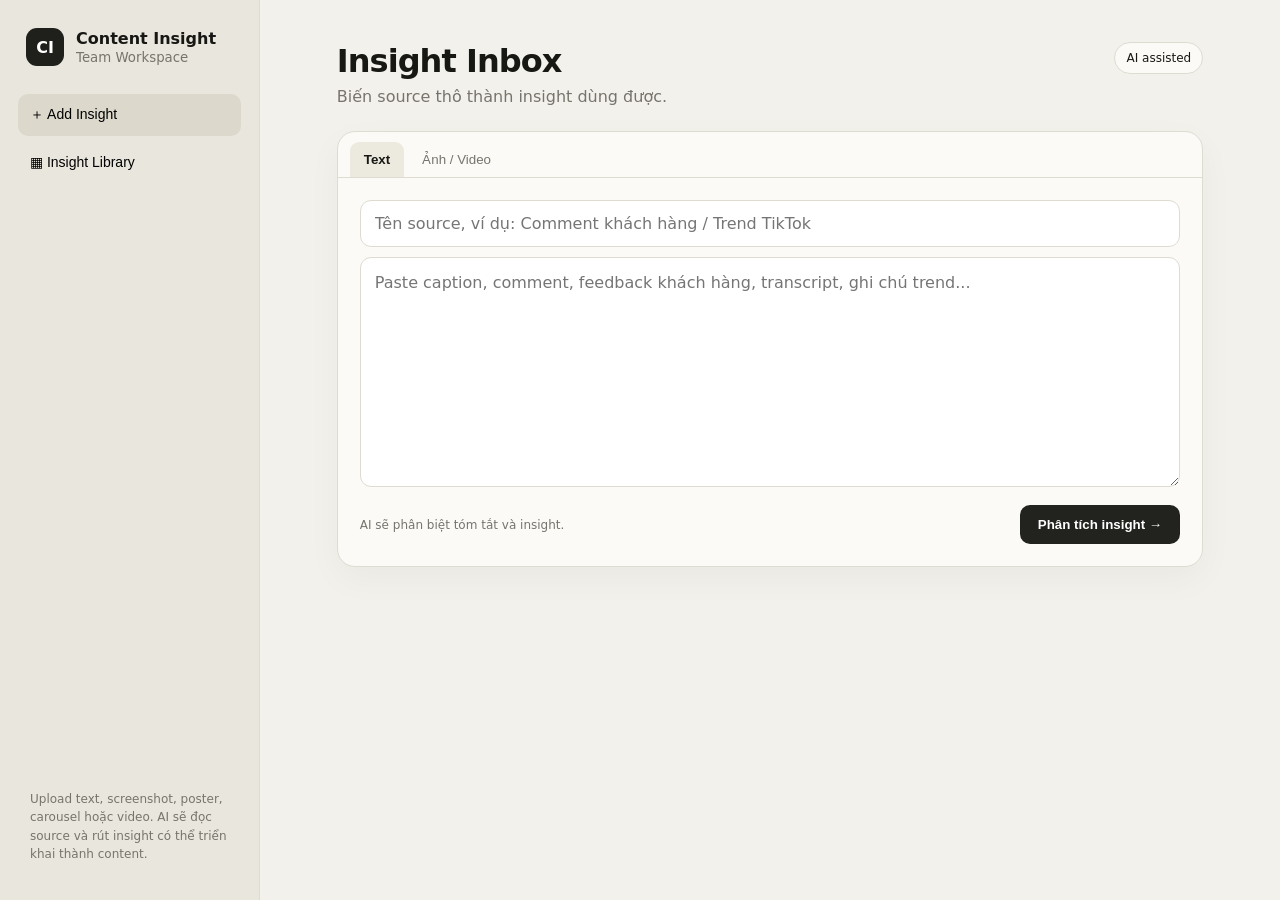
==== templates/index.html @ 50ecc277 "Add files via upload" ====
<!doctype html>
<html lang="vi">
<head>
  <meta charset="utf-8"/>
  <meta name="viewport" content="width=device-width,initial-scale=1"/>
  <title>Content Insight Hub</title>
  <link rel="stylesheet" href="/static/app.css"/>
</head>
<body>
<div class="shell">
  <aside>
    <div class="brand">
      <div class="logo">CI</div>
      <div><b>Content Insight</b><small>Team Workspace</small></div>
    </div>
    <nav>
      <button class="nav active" data-view="inbox">＋ Add Insight</button>
      <button class="nav" data-view="library">▦ Insight Library</button>
    </nav>
    <div class="aside-note">Upload text, screenshot, poster, carousel hoặc video. AI sẽ đọc source và rút insight có thể triển khai thành content.</div>
  </aside>

  <main>
    <section id="inbox" class="view active">
      <header><div><h1>Insight Inbox</h1><p>Biến source thô thành insight dùng được.</p></div><span class="pill">AI assisted</span></header>

      <div class="composer card">
        <div class="tabs">
          <button class="tab active" data-tab="text">Text</button>
          <button class="tab" data-tab="file">Ảnh / Video</button>
        </div>

        <div id="tab-text" class="tabpane active">
          <input id="textName" class="title-input" placeholder="Tên source, ví dụ: Comment khách hàng / Trend TikTok"/>
          <textarea id="textInput" placeholder="Paste caption, comment, feedback khách hàng, transcript, ghi chú trend..."></textarea>
          <div class="actions"><span class="hint">AI sẽ phân biệt tóm tắt và insight.</span><button id="analyzeText">Phân tích insight →</button></div>
        </div>

        <div id="tab-file" class="tabpane">
          <label id="drop" class="drop">
            <input id="fileInput" type="file" accept="image/*,video/*"/>
            <div class="drop-icon">↑</div>
            <b>Thả ảnh hoặc video vào đây</b>
            <span>Ảnh: OCR + hiểu hình ảnh · Video: transcript + phân tích frame</span>
          </label>
          <div id="fileMeta" class="file-meta"></div>
          <div class="actions"><span class="hint">Video dài sẽ cần nhiều thời gian xử lý hơn.</span><button id="analyzeFile">Upload & phân tích →</button></div>
        </div>
      </div>

      <div id="loading" class="loading hidden"><span></span><div><b>AI đang xử lý source…</b><small>Đọc nội dung → tìm tension → rút insight → đề xuất angle</small></div></div>
      <div id="result"></div>
    </section>

    <section id="library" class="view">
      <header><div><h1>Insight Library</h1><p>Kho insight chung cho cả team.</p></div></header>
      <div class="toolbar"><input id="search" placeholder="Tìm insight, tag, source…"/><button id="refresh">↻</button></div>
      <div id="libraryGrid" class="library-grid"></div>
    </section>
  </main>
</div>
<script src="/static/app.js"></script>
</body>
</html>
---- static/app.css ----
:root{--bg:#f3f1eb;--panel:#fbfaf7;--ink:#171713;--muted:#77746d;--line:#dedbd1;--accent:#22221e;--soft:#ece9df}
*{box-sizing:border-box}body{margin:0;font-family:Inter,ui-sans-serif,system-ui,-apple-system,BlinkMacSystemFont,"Segoe UI",sans-serif;background:var(--bg);color:var(--ink)}
.shell{display:grid;grid-template-columns:260px 1fr;min-height:100vh}aside{padding:24px 18px;border-right:1px solid var(--line);background:#e9e6dd;display:flex;flex-direction:column}
.brand{display:flex;gap:12px;align-items:center;padding:4px 8px 28px}.brand small{display:block;color:var(--muted);margin-top:2px}.logo{width:38px;height:38px;border-radius:11px;background:#1f1f1b;color:white;display:grid;place-items:center;font-weight:800}
nav{display:grid;gap:6px}.nav{border:0;background:transparent;text-align:left;padding:12px;border-radius:10px;font-size:14px;cursor:pointer}.nav.active,.nav:hover{background:#dcd8cc}.aside-note{margin-top:auto;font-size:12px;line-height:1.55;color:var(--muted);padding:12px}
main{padding:42px 6vw 70px}.view{display:none;max-width:1120px;margin:auto}.view.active{display:block}header{display:flex;justify-content:space-between;align-items:flex-start;margin-bottom:25px}h1{font-size:32px;margin:0 0 7px;letter-spacing:-.03em}header p{margin:0;color:var(--muted)}.pill{padding:8px 11px;border:1px solid var(--line);border-radius:999px;font-size:12px;background:var(--panel)}
.card{background:var(--panel);border:1px solid var(--line);border-radius:18px;box-shadow:0 12px 35px rgba(32,31,27,.04)}.composer{overflow:hidden}.tabs{padding:10px 12px 0;border-bottom:1px solid var(--line);display:flex;gap:4px}.tab{background:none;border:0;padding:10px 14px;border-radius:9px 9px 0 0;cursor:pointer;color:var(--muted)}.tab.active{color:var(--ink);font-weight:700;background:var(--soft)}
.tabpane{display:none;padding:22px}.tabpane.active{display:block}.title-input,textarea,.toolbar input{width:100%;border:1px solid var(--line);background:white;border-radius:11px;padding:13px 14px;font:inherit;outline:none}.title-input{margin-bottom:10px}textarea{min-height:230px;resize:vertical;line-height:1.55}.title-input:focus,textarea:focus,.toolbar input:focus{border-color:#aaa69b}
.actions{display:flex;justify-content:space-between;align-items:center;margin-top:14px}.hint{font-size:12px;color:var(--muted)}button#analyzeText,button#analyzeFile{border:0;background:var(--accent);color:white;padding:12px 18px;border-radius:10px;font-weight:700;cursor:pointer}
.drop{border:1.5px dashed #b9b5aa;border-radius:14px;padding:55px 20px;display:grid;place-items:center;gap:8px;background:white;cursor:pointer;text-align:center}.drop input{display:none}.drop span{color:var(--muted);font-size:13px}.drop-icon{font-size:24px}.file-meta{font-size:13px;margin-top:10px;color:var(--muted)}
.loading{margin:22px 0;padding:16px 18px;border:1px solid var(--line);border-radius:14px;background:var(--panel);display:flex;gap:12px;align-items:center}.loading.hidden{display:none}.loading span{width:18px;height:18px;border:2px solid #bdb9ad;border-top-color:#222;border-radius:50%;animation:spin .8s linear infinite}.loading small{display:block;color:var(--muted);margin-top:3px}@keyframes spin{to{transform:rotate(360deg)}}
.result-card{margin-top:22px;padding:25px}.kicker{font-size:11px;text-transform:uppercase;letter-spacing:.11em;color:var(--muted);font-weight:800}.core{font-size:22px;line-height:1.35;margin:7px 0 20px;letter-spacing:-.02em}.cols{display:grid;grid-template-columns:1fr 1fr;gap:12px}.mini{padding:14px;background:var(--soft);border-radius:12px}.mini b{display:block;font-size:12px;margin-bottom:7px}.mini p{margin:0;color:#494741;line-height:1.45;font-size:14px}.angle-list{display:grid;grid-template-columns:repeat(2,1fr);gap:8px;margin-top:9px}.chip{border:1px solid var(--line);background:white;border-radius:10px;padding:11px;font-size:13px;line-height:1.4}
.toolbar{display:flex;gap:8px;margin-bottom:18px}.toolbar input{max-width:480px}.toolbar button{width:44px;border:1px solid var(--line);background:var(--panel);border-radius:10px;cursor:pointer}.library-grid{display:grid;grid-template-columns:repeat(2,1fr);gap:14px}.lib{background:var(--panel);border:1px solid var(--line);border-radius:15px;padding:18px}.lib-top{display:flex;justify-content:space-between;color:var(--muted);font-size:11px}.lib h3{font-size:17px;line-height:1.4;margin:12px 0}.tags{display:flex;gap:5px;flex-wrap:wrap}.tag{background:var(--soft);padding:5px 7px;border-radius:7px;font-size:11px}.lib footer{display:flex;gap:7px;margin-top:15px}.lib select,.lib .delete{border:1px solid var(--line);background:white;border-radius:8px;padding:7px;font-size:11px}.lib .delete{margin-left:auto;cursor:pointer}
.error{margin-top:18px;padding:14px;border-radius:11px;background:#fff0ed;border:1px solid #efc5bb;color:#8b3026}
@media(max-width:800px){.shell{grid-template-columns:1fr}aside{display:none}main{padding:25px 16px}.cols,.library-grid,.angle-list{grid-template-columns:1fr}}
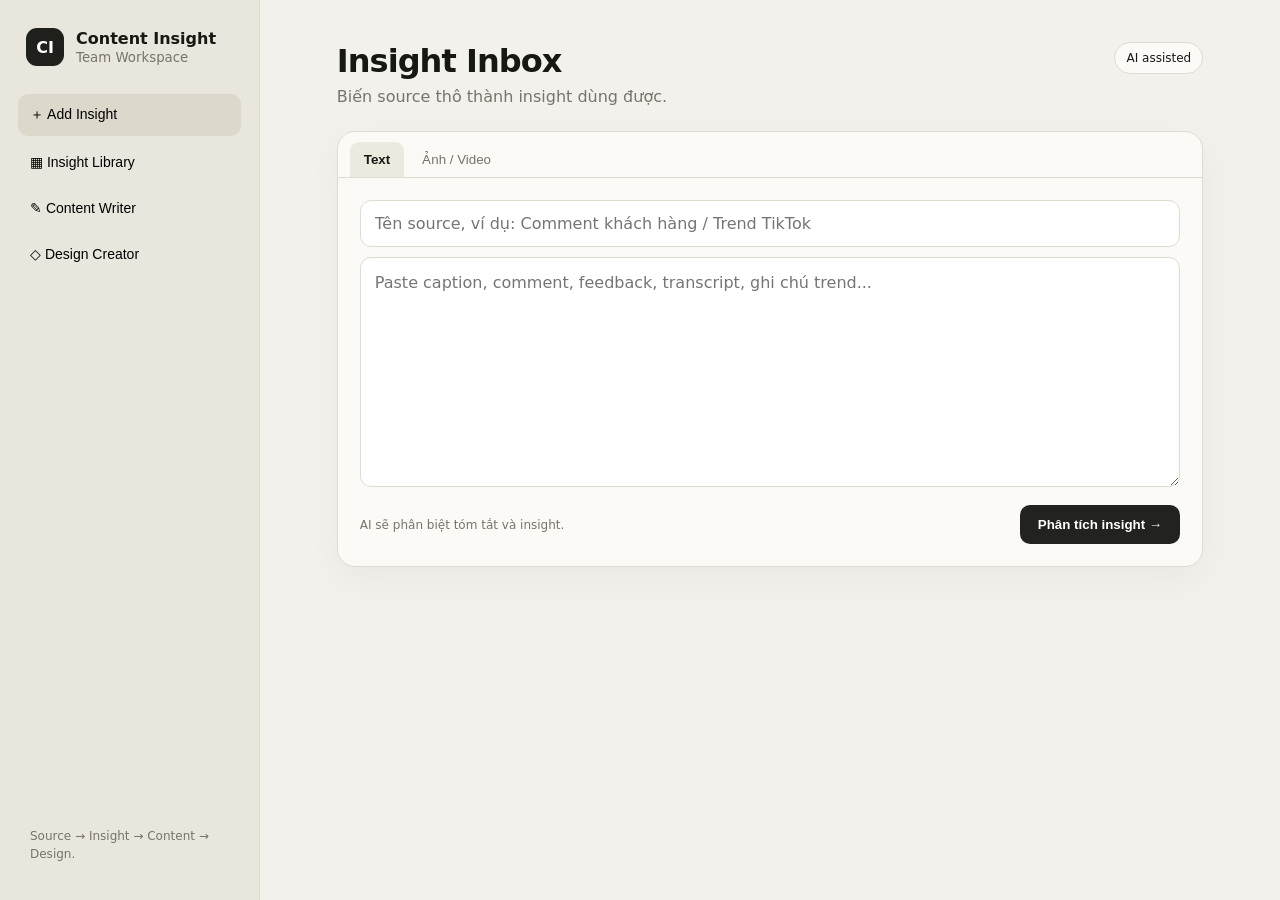
==== commit 0aedcd7f: "Add files via upload" ====
--- a/templates/index.html
+++ b/templates/index.html
@@ -1,65 +1,85 @@
-
 <!doctype html>
 <html lang="vi">
 <head>
-  <meta charset="utf-8"/>
-  <meta name="viewport" content="width=device-width,initial-scale=1"/>
-  <title>Content Insight Hub</title>
-  <link rel="stylesheet" href="/static/app.css"/>
+<meta charset="utf-8"><meta name="viewport" content="width=device-width,initial-scale=1">
+<title>Content Insight Hub</title><link rel="stylesheet" href="/static/app.css">
 </head>
 <body>
 <div class="shell">
-  <aside>
-    <div class="brand">
-      <div class="logo">CI</div>
-      <div><b>Content Insight</b><small>Team Workspace</small></div>
+<aside>
+  <div class="brand"><div class="logo">CI</div><div><b>Content Insight</b><small>Team Workspace</small></div></div>
+  <nav>
+    <button class="nav active" data-view="inbox">＋ Add Insight</button>
+    <button class="nav" data-view="library">▦ Insight Library</button>
+    <button class="nav" data-view="writer">✎ Content Writer</button>
+    <button class="nav" data-view="design">◇ Design Creator</button>
+  </nav>
+  <div class="aside-note">Source → Insight → Content → Design.</div>
+</aside>
+<main>
+<section id="inbox" class="view active">
+<header><div><h1>Insight Inbox</h1><p>Biến source thô thành insight dùng được.</p></div><span class="pill">AI assisted</span></header>
+<div class="card composer">
+  <div class="tabs"><button class="tab active" data-tab="text">Text</button><button class="tab" data-tab="file">Ảnh / Video</button></div>
+  <div id="tab-text" class="tabpane active">
+    <input id="textName" class="title-input" placeholder="Tên source, ví dụ: Comment khách hàng / Trend TikTok">
+    <textarea id="textInput" placeholder="Paste caption, comment, feedback, transcript, ghi chú trend..."></textarea>
+    <div class="actions"><span class="hint">AI sẽ phân biệt tóm tắt và insight.</span><button class="primary" id="analyzeText">Phân tích insight →</button></div>
+  </div>
+  <div id="tab-file" class="tabpane">
+    <label class="drop"><input id="fileInput" type="file" accept="image/*,video/*"><div class="drop-icon">↑</div><b>Thả ảnh hoặc video vào đây</b><span>Ảnh: OCR + hiểu hình ảnh · Video: transcript + phân tích frame</span></label>
+    <div id="fileMeta" class="file-meta"></div>
+    <div class="actions"><span class="hint">Video dài sẽ cần nhiều thời gian xử lý hơn.</span><button class="primary" id="analyzeFile">Upload & phân tích →</button></div>
+  </div>
+</div>
+<div id="loading" class="loading hidden"><span></span><div><b>AI đang xử lý source…</b></div></div>
+<div id="result"></div>
+</section>
+
+<section id="library" class="view">
+<header><div><h1>Insight Library</h1><p>Kho insight chung cho cả team.</p></div></header>
+<div class="toolbar"><input id="search" placeholder="Tìm insight, tag, source…"><button id="refresh">↻</button></div>
+<div id="libraryGrid" class="library-grid"></div>
+</section>
+
+<section id="writer" class="view">
+<header><div><h1>Content Writer</h1><p>Từ một insight → đúng 2 phiên bản.</p></div><span class="pill">2 versions</span></header>
+<div class="card section-card">
+  <label class="field-label">Insight / ý chính</label>
+  <textarea id="writerInsight" class="writer-textarea" placeholder="Paste insight hoặc bấm Viết content từ Insight Library…"></textarea>
+  <div class="form-row">
+    <div><label class="field-label">Nền tảng</label><select id="writerPlatform"><option>Facebook</option><option>TikTok</option><option>Instagram</option><option>Threads</option></select></div>
+    <div><label class="field-label">Mục tiêu</label><select id="writerObjective"><option>Bán hàng</option><option>Tăng tương tác</option><option>Branding</option><option>Giáo dục</option></select></div>
+  </div>
+  <label class="field-label">Yêu cầu thêm</label>
+  <textarea id="writerExtra" class="small-textarea" placeholder="Ví dụ: giọng văn tự nhiên, CTA inbox…"></textarea>
+  <div class="actions"><span class="hint">Không tạo storytelling riêng.</span><button class="primary" id="generateContent">Tạo 2 phiên bản →</button></div>
+</div>
+<div id="writerLoading" class="loading hidden"><span></span><div><b>Đang viết content…</b></div></div>
+<div id="writerResult" class="content-results"></div>
+</section>
+
+<section id="design" class="view">
+<header><div><h1>Design Creator</h1><p>Ảnh ref Pinterest + ảnh bên mình + yêu cầu → design mới.</p></div><span class="pill">GPT Image</span></header>
+<div class="card section-card">
+  <div class="image-pair">
+    <div><label class="field-label">1. Ảnh ref design Pinterest</label>
+      <label class="image-drop"><input id="designRef" type="file" accept="image/*"><img id="refPreview"><div class="empty-preview"><b>＋ Upload reference</b><span>Layout / typography / mood</span></div></label>
     </div>
-    <nav>
-      <button class="nav active" data-view="inbox">＋ Add Insight</button>
-      <button class="nav" data-view="library">▦ Insight Library</button>
-    </nav>
-    <div class="aside-note">Upload text, screenshot, poster, carousel hoặc video. AI sẽ đọc source và rút insight có thể triển khai thành content.</div>
-  </aside>
-
-  <main>
-    <section id="inbox" class="view active">
-      <header><div><h1>Insight Inbox</h1><p>Biến source thô thành insight dùng được.</p></div><span class="pill">AI assisted</span></header>
-
-      <div class="composer card">
-        <div class="tabs">
-          <button class="tab active" data-tab="text">Text</button>
-          <button class="tab" data-tab="file">Ảnh / Video</button>
-        </div>
-
-        <div id="tab-text" class="tabpane active">
-          <input id="textName" class="title-input" placeholder="Tên source, ví dụ: Comment khách hàng / Trend TikTok"/>
-          <textarea id="textInput" placeholder="Paste caption, comment, feedback khách hàng, transcript, ghi chú trend..."></textarea>
-          <div class="actions"><span class="hint">AI sẽ phân biệt tóm tắt và insight.</span><button id="analyzeText">Phân tích insight →</button></div>
-        </div>
-
-        <div id="tab-file" class="tabpane">
-          <label id="drop" class="drop">
-            <input id="fileInput" type="file" accept="image/*,video/*"/>
-            <div class="drop-icon">↑</div>
-            <b>Thả ảnh hoặc video vào đây</b>
-            <span>Ảnh: OCR + hiểu hình ảnh · Video: transcript + phân tích frame</span>
-          </label>
-          <div id="fileMeta" class="file-meta"></div>
-          <div class="actions"><span class="hint">Video dài sẽ cần nhiều thời gian xử lý hơn.</span><button id="analyzeFile">Upload & phân tích →</button></div>
-        </div>
-      </div>
-
-      <div id="loading" class="loading hidden"><span></span><div><b>AI đang xử lý source…</b><small>Đọc nội dung → tìm tension → rút insight → đề xuất angle</small></div></div>
-      <div id="result"></div>
-    </section>
-
-    <section id="library" class="view">
-      <header><div><h1>Insight Library</h1><p>Kho insight chung cho cả team.</p></div></header>
-      <div class="toolbar"><input id="search" placeholder="Tìm insight, tag, source…"/><button id="refresh">↻</button></div>
-      <div id="libraryGrid" class="library-grid"></div>
-    </section>
-  </main>
+    <div><label class="field-label">2. Ảnh chụp bên mình</label>
+      <label class="image-drop"><input id="designPhoto" type="file" accept="image/*"><img id="photoPreview"><div class="empty-preview"><b>＋ Upload ảnh chụp</b><span>Ảnh chính đưa vào design</span></div></label>
+    </div>
+  </div>
+  <label class="field-label">3. Yêu cầu thiết kế</label>
+  <textarea id="designInstruction" class="design-request" placeholder="Ví dụ: giữ tinh thần layout ref, thay ảnh chính bằng ảnh bên mình, text SUMMER SALE, tone beige premium…"></textarea>
+  <div class="form-row"><div><label class="field-label">Tỷ lệ</label><select id="designSize"><option value="1024x1024">1:1 Square</option><option value="1024x1536">2:3 Vertical</option><option value="1536x1024">3:2 Horizontal</option></select></div></div>
+  <div class="actions"><span class="hint">Không bê nguyên watermark/logo từ ref.</span><button class="primary" id="generateDesign">Tạo design →</button></div>
+</div>
+<div id="designLoading" class="loading hidden"><span></span><div><b>Đang tạo design…</b><small>Có thể mất vài chục giây.</small></div></div>
+<div id="designResult"></div>
+</section>
+</main>
 </div>
 <script src="/static/app.js"></script>
 </body>
-</html>
+</html>
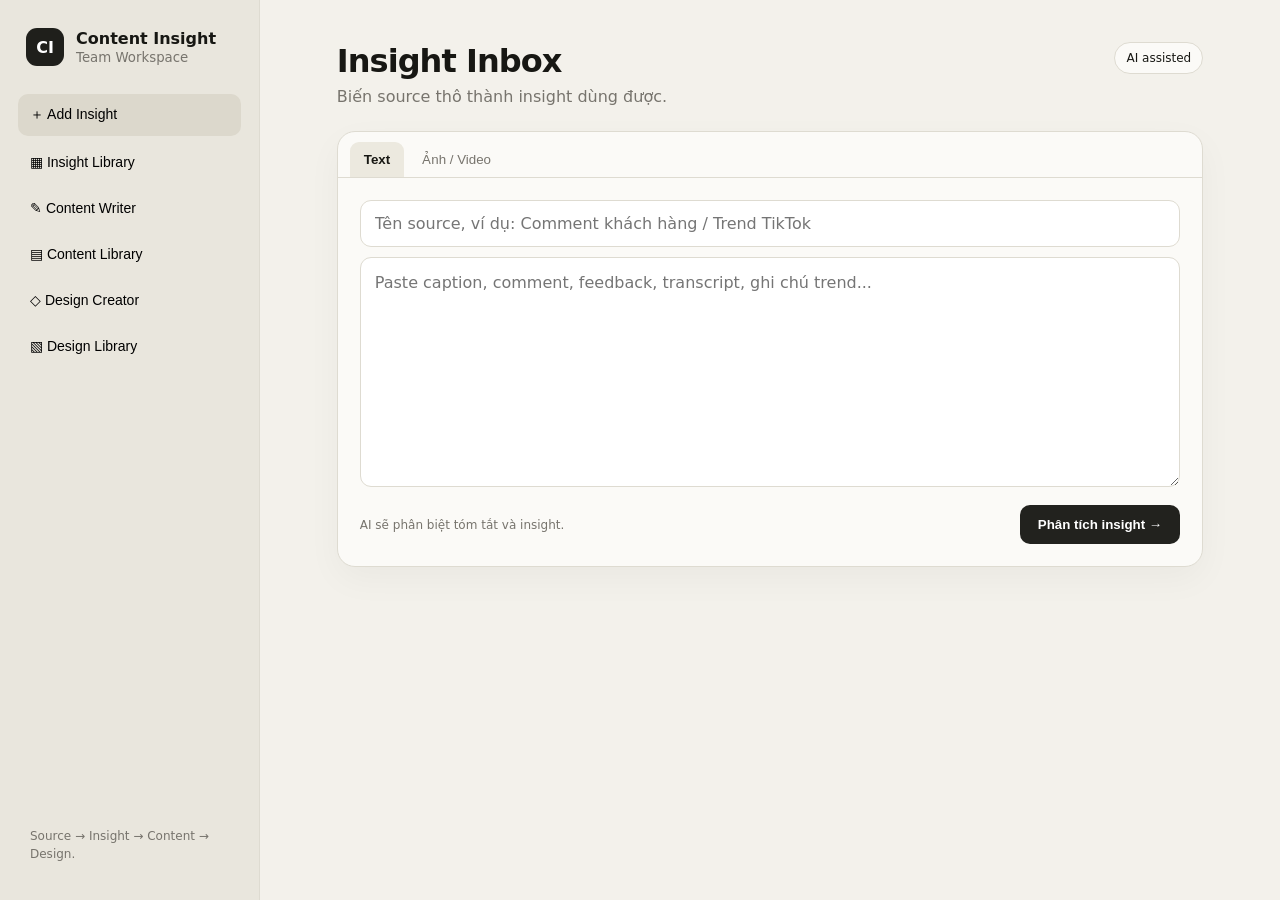
==== commit 69872079: "Add files via upload" ====
--- a/templates/index.html
+++ b/templates/index.html
@@ -11,8 +11,8 @@
   <nav>
     <button class="nav active" data-view="inbox">＋ Add Insight</button>
     <button class="nav" data-view="library">▦ Insight Library</button>
-    <button class="nav" data-view="writer">✎ Content Writer</button>
-    <button class="nav" data-view="design">◇ Design Creator</button>
+    <button class="nav" data-view="writer">✎ Content Writer</button><button class="nav" data-view="contentlib">▤ Content Library</button>
+    <button class="nav" data-view="design">◇ Design Creator</button><button class="nav" data-view="designlib">▧ Design Library</button>
   </nav>
   <div class="aside-note">Source → Insight → Content → Design.</div>
 </aside>
@@ -43,8 +43,8 @@
 </section>
 
 <section id="writer" class="view">
-<header><div><h1>Content Writer</h1><p>Từ một insight → đúng 2 phiên bản.</p></div><span class="pill">2 versions</span></header>
-<div class="card section-card">
+<header><div><h1>Content Writer</h1><p>Từ insight → tự viết ngay 2 phiên bản có thể đăng.</p></div><span class="pill">2 versions</span></header>
+<div id="linkedContentNotice" class="linked-notice hidden"></div><div class="card section-card">
   <label class="field-label">Insight / ý chính</label>
   <textarea id="writerInsight" class="writer-textarea" placeholder="Paste insight hoặc bấm Viết content từ Insight Library…"></textarea>
   <div class="form-row">
@@ -52,34 +52,74 @@
     <div><label class="field-label">Mục tiêu</label><select id="writerObjective"><option>Bán hàng</option><option>Tăng tương tác</option><option>Branding</option><option>Giáo dục</option></select></div>
   </div>
   <label class="field-label">Yêu cầu thêm</label>
-  <textarea id="writerExtra" class="small-textarea" placeholder="Ví dụ: giọng văn tự nhiên, CTA inbox…"></textarea>
+  <textarea id="writerExtra" class="small-textarea" placeholder="Ví dụ: giọng gần gũi hơn, tránh dùng từ “nàng”, CTA inbox nhẹ, ưu tiên caption ngắn…"></textarea>
   <div class="actions"><span class="hint">Không tạo storytelling riêng.</span><button class="primary" id="generateContent">Tạo 2 phiên bản →</button></div>
 </div>
 <div id="writerLoading" class="loading hidden"><span></span><div><b>Đang viết content…</b></div></div>
 <div id="writerResult" class="content-results"></div>
 </section>
 
+
+<section id="contentlib" class="view">
+<header><div><h1>Content Library</h1><p>Content đã tạo; design tạo từ content sẽ nằm chung tại đây.</p></div></header>
+<div id="contentLibraryGrid" class="content-library-grid"></div>
+</section>
+
+<section id="designlib" class="view">
+<header><div><h1>Design Library</h1><p>Chỉ lưu design được tạo độc lập.</p></div></header>
+<div id="designLibraryGrid" class="design-library-grid"></div>
+</section>
+
 <section id="design" class="view">
-<header><div><h1>Design Creator</h1><p>Ảnh ref Pinterest + ảnh bên mình + yêu cầu → design mới.</p></div><span class="pill">GPT Image</span></header>
+<header><div><h1>Design Creator</h1><p>Ảnh ref Pinterest + nhiều ảnh bên mình + yêu cầu → design mới.</p></div><span class="pill">GPT Image</span></header>
 <div class="card section-card">
   <div class="image-pair">
-    <div><label class="field-label">1. Ảnh ref design Pinterest</label>
-      <label class="image-drop"><input id="designRef" type="file" accept="image/*"><img id="refPreview"><div class="empty-preview"><b>＋ Upload reference</b><span>Layout / typography / mood</span></div></label>
+    <div>
+      <label class="field-label">1. Ảnh ref design Pinterest</label>
+      <label class="image-drop">
+        <input id="designRef" type="file" accept="image/*">
+        <img id="refPreview">
+        <div class="empty-preview"><b>＋ Upload reference</b><span>Layout / typography / mood</span></div>
+      </label>
     </div>
-    <div><label class="field-label">2. Ảnh chụp bên mình</label>
-      <label class="image-drop"><input id="designPhoto" type="file" accept="image/*"><img id="photoPreview"><div class="empty-preview"><b>＋ Upload ảnh chụp</b><span>Ảnh chính đưa vào design</span></div></label>
+    <div>
+      <label class="field-label">2. Ảnh chụp bên mình — chọn nhiều ảnh</label>
+      <label class="image-drop multi-photo-drop">
+        <input id="designPhotos" type="file" accept="image/*" multiple>
+        <div id="photoPreviewGrid" class="photo-preview-grid"></div>
+        <div class="empty-preview" id="photoEmpty"><b>＋ Upload nhiều ảnh</b><span>Tối đa 10 ảnh/lần</span></div>
+      </label>
+      <div id="photoCount" class="file-meta"></div>
     </div>
   </div>
+
   <label class="field-label">3. Yêu cầu thiết kế</label>
-  <textarea id="designInstruction" class="design-request" placeholder="Ví dụ: giữ tinh thần layout ref, thay ảnh chính bằng ảnh bên mình, text SUMMER SALE, tone beige premium…"></textarea>
-  <div class="form-row"><div><label class="field-label">Tỷ lệ</label><select id="designSize"><option value="1024x1024">1:1 Square</option><option value="1024x1536">2:3 Vertical</option><option value="1536x1024">3:2 Horizontal</option></select></div></div>
-  <div class="actions"><span class="hint">Không bê nguyên watermark/logo từ ref.</span><button class="primary" id="generateDesign">Tạo design →</button></div>
+  <textarea id="designInstruction" class="design-request" placeholder="Ví dụ: giữ tinh thần layout ref, chọn 2–3 ảnh phù hợp nhất trong loạt ảnh bên mình, text SUMMER SALE, tone beige premium…"></textarea>
+
+  <div class="size-panel">
+    <div class="size-head">
+      <div><label class="field-label">4. Kích thước output</label><div class="hint">Ưu tiên mặc định 2:1.</div></div>
+      <button type="button" class="ratio-btn active" data-ratio="2:1">2:1</button>
+      <button type="button" class="ratio-btn" data-ratio="1:1">1:1</button>
+      <button type="button" class="ratio-btn" data-ratio="9:16">9:16</button>
+      <button type="button" class="ratio-btn" data-ratio="16:9">16:9</button>
+    </div>
+
+    <div class="dimension-row">
+      <div><label class="field-label">Width (px)</label><input id="designWidth" class="dimension-input" type="number" min="512" max="4096" value="1600"></div>
+      <div class="dimension-x">×</div>
+      <div><label class="field-label">Height (px)</label><input id="designHeight" class="dimension-input" type="number" min="512" max="4096" value="800"></div>
+      <div id="ratioDisplay" class="ratio-display">2:1</div>
+    </div>
+  </div>
+
+  <div class="actions"><span class="hint">Output cuối được crop/resize chính xác theo Width × Height.</span><button class="primary" id="generateDesign">Tạo design →</button></div>
 </div>
 <div id="designLoading" class="loading hidden"><span></span><div><b>Đang tạo design…</b><small>Có thể mất vài chục giây.</small></div></div>
 <div id="designResult"></div>
 </section>
 </main>
 </div>
-<script src="/static/app.js"></script>
+<script src="/static/app.js?v=2140"></script>
 </body>
 </html>
--- a/static/app.css
+++ b/static/app.css
@@ -3,14 +3,32 @@
 *{box-sizing:border-box}body{margin:0;font-family:Inter,ui-sans-serif,system-ui,-apple-system,BlinkMacSystemFont,"Segoe UI",sans-serif;background:var(--bg);color:var(--ink)}
 .shell{display:grid;grid-template-columns:260px 1fr;min-height:100vh}aside{padding:24px 18px;border-right:1px solid var(--line);background:#e9e6dd;display:flex;flex-direction:column}
 .brand{display:flex;gap:12px;align-items:center;padding:4px 8px 28px}.brand small{display:block;color:var(--muted);margin-top:2px}.logo{width:38px;height:38px;border-radius:11px;background:#1f1f1b;color:white;display:grid;place-items:center;font-weight:800}
-nav{display:grid;gap:6px}.nav{border:0;background:transparent;text-align:left;padding:12px;border-radius:10px;font-size:14px;cursor:pointer}.nav.active,.nav:hover{background:#dcd8cc}.aside-note{margin-top:auto;font-size:12px;line-height:1.55;color:var(--muted);padding:12px}
-main{padding:42px 6vw 70px}.view{display:none;max-width:1120px;margin:auto}.view.active{display:block}header{display:flex;justify-content:space-between;align-items:flex-start;margin-bottom:25px}h1{font-size:32px;margin:0 0 7px;letter-spacing:-.03em}header p{margin:0;color:var(--muted)}.pill{padding:8px 11px;border:1px solid var(--line);border-radius:999px;font-size:12px;background:var(--panel)}
+nav{display:grid;gap:6px}.nav{border:0;background:transparent;text-align:left;padding:12px;border-radius:10px;font-size:14px;cursor:pointer}.nav.active,.nav:hover{background:#dcd8cc}
+.aside-note{margin-top:auto;font-size:12px;line-height:1.55;color:var(--muted);padding:12px}main{padding:42px 6vw 70px}.view{display:none;max-width:1120px;margin:auto}.view.active{display:block}
+header{display:flex;justify-content:space-between;align-items:flex-start;margin-bottom:25px}h1{font-size:32px;margin:0 0 7px;letter-spacing:-.03em}header p{margin:0;color:var(--muted)}.pill{padding:8px 11px;border:1px solid var(--line);border-radius:999px;font-size:12px;background:var(--panel)}
 .card{background:var(--panel);border:1px solid var(--line);border-radius:18px;box-shadow:0 12px 35px rgba(32,31,27,.04)}.composer{overflow:hidden}.tabs{padding:10px 12px 0;border-bottom:1px solid var(--line);display:flex;gap:4px}.tab{background:none;border:0;padding:10px 14px;border-radius:9px 9px 0 0;cursor:pointer;color:var(--muted)}.tab.active{color:var(--ink);font-weight:700;background:var(--soft)}
-.tabpane{display:none;padding:22px}.tabpane.active{display:block}.title-input,textarea,.toolbar input{width:100%;border:1px solid var(--line);background:white;border-radius:11px;padding:13px 14px;font:inherit;outline:none}.title-input{margin-bottom:10px}textarea{min-height:230px;resize:vertical;line-height:1.55}.title-input:focus,textarea:focus,.toolbar input:focus{border-color:#aaa69b}
-.actions{display:flex;justify-content:space-between;align-items:center;margin-top:14px}.hint{font-size:12px;color:var(--muted)}button#analyzeText,button#analyzeFile{border:0;background:var(--accent);color:white;padding:12px 18px;border-radius:10px;font-weight:700;cursor:pointer}
+.tabpane{display:none;padding:22px}.tabpane.active{display:block}.title-input,textarea,.toolbar input{width:100%;border:1px solid var(--line);background:white;border-radius:11px;padding:13px 14px;font:inherit;outline:none}.title-input{margin-bottom:10px}textarea{min-height:230px;resize:vertical;line-height:1.55}
+.actions{display:flex;justify-content:space-between;align-items:center;margin-top:14px}.hint{font-size:12px;color:var(--muted)}.primary{border:0;background:var(--accent);color:white;padding:12px 18px;border-radius:10px;font-weight:700;cursor:pointer}
 .drop{border:1.5px dashed #b9b5aa;border-radius:14px;padding:55px 20px;display:grid;place-items:center;gap:8px;background:white;cursor:pointer;text-align:center}.drop input{display:none}.drop span{color:var(--muted);font-size:13px}.drop-icon{font-size:24px}.file-meta{font-size:13px;margin-top:10px;color:var(--muted)}
-.loading{margin:22px 0;padding:16px 18px;border:1px solid var(--line);border-radius:14px;background:var(--panel);display:flex;gap:12px;align-items:center}.loading.hidden{display:none}.loading span{width:18px;height:18px;border:2px solid #bdb9ad;border-top-color:#222;border-radius:50%;animation:spin .8s linear infinite}.loading small{display:block;color:var(--muted);margin-top:3px}@keyframes spin{to{transform:rotate(360deg)}}
-.result-card{margin-top:22px;padding:25px}.kicker{font-size:11px;text-transform:uppercase;letter-spacing:.11em;color:var(--muted);font-weight:800}.core{font-size:22px;line-height:1.35;margin:7px 0 20px;letter-spacing:-.02em}.cols{display:grid;grid-template-columns:1fr 1fr;gap:12px}.mini{padding:14px;background:var(--soft);border-radius:12px}.mini b{display:block;font-size:12px;margin-bottom:7px}.mini p{margin:0;color:#494741;line-height:1.45;font-size:14px}.angle-list{display:grid;grid-template-columns:repeat(2,1fr);gap:8px;margin-top:9px}.chip{border:1px solid var(--line);background:white;border-radius:10px;padding:11px;font-size:13px;line-height:1.4}
-.toolbar{display:flex;gap:8px;margin-bottom:18px}.toolbar input{max-width:480px}.toolbar button{width:44px;border:1px solid var(--line);background:var(--panel);border-radius:10px;cursor:pointer}.library-grid{display:grid;grid-template-columns:repeat(2,1fr);gap:14px}.lib{background:var(--panel);border:1px solid var(--line);border-radius:15px;padding:18px}.lib-top{display:flex;justify-content:space-between;color:var(--muted);font-size:11px}.lib h3{font-size:17px;line-height:1.4;margin:12px 0}.tags{display:flex;gap:5px;flex-wrap:wrap}.tag{background:var(--soft);padding:5px 7px;border-radius:7px;font-size:11px}.lib footer{display:flex;gap:7px;margin-top:15px}.lib select,.lib .delete{border:1px solid var(--line);background:white;border-radius:8px;padding:7px;font-size:11px}.lib .delete{margin-left:auto;cursor:pointer}
-.error{margin-top:18px;padding:14px;border-radius:11px;background:#fff0ed;border:1px solid #efc5bb;color:#8b3026}
-@media(max-width:800px){.shell{grid-template-columns:1fr}aside{display:none}main{padding:25px 16px}.cols,.library-grid,.angle-list{grid-template-columns:1fr}}
+.loading{margin:22px 0;padding:16px 18px;border:1px solid var(--line);border-radius:14px;background:var(--panel);display:flex;gap:12px;align-items:center}.loading.hidden{display:none}.loading span{width:18px;height:18px;border:2px solid #bdb9ad;border-top-color:#222;border-radius:50%;animation:spin .8s linear infinite}@keyframes spin{to{transform:rotate(360deg)}}
+.result-card,.section-card{padding:22px;margin-top:20px}.kicker{font-size:11px;text-transform:uppercase;letter-spacing:.11em;color:var(--muted);font-weight:800}.core{font-size:22px;line-height:1.35;margin:7px 0 14px}.cols{display:grid;grid-template-columns:1fr 1fr;gap:12px}.mini{padding:14px;background:var(--soft);border-radius:12px}.mini b{display:block;font-size:12px;margin-bottom:7px}.mini p{margin:0;color:#494741;line-height:1.45;font-size:14px}.angle-list{display:grid;grid-template-columns:repeat(2,1fr);gap:8px;margin-top:9px}.chip{border:1px solid var(--line);background:white;border-radius:10px;padding:11px;font-size:13px;line-height:1.4}
+.toolbar{display:flex;gap:8px;margin-bottom:18px}.toolbar input{max-width:480px}.toolbar button{width:44px;border:1px solid var(--line);background:var(--panel);border-radius:10px;cursor:pointer}.library-grid{display:grid;grid-template-columns:repeat(2,1fr);gap:14px}.lib{background:var(--panel);border:1px solid var(--line);border-radius:15px;padding:18px}.lib-top{display:flex;justify-content:space-between;color:var(--muted);font-size:11px}.lib h3{font-size:17px;line-height:1.4;margin:12px 0}.tags{display:flex;gap:5px;flex-wrap:wrap}.tag{background:var(--soft);padding:5px 7px;border-radius:7px;font-size:11px}.lib footer{display:flex;gap:7px;margin-top:15px}.lib select,.lib .delete{border:1px solid var(--line);background:white;border-radius:8px;padding:7px;font-size:11px}.lib .delete{margin-left:auto;cursor:pointer}.error{margin-top:18px;padding:14px;border-radius:11px;background:#fff0ed;border:1px solid #efc5bb;color:#8b3026}
+.field-label{display:block;font-size:12px;font-weight:800;margin:0 0 8px;color:#55524b}.writer-textarea{min-height:150px}.small-textarea{min-height:85px}.form-row{display:grid;grid-template-columns:1fr 1fr;gap:12px;margin:14px 0}.form-row select{width:100%;border:1px solid var(--line);background:white;border-radius:11px;padding:12px;font:inherit}
+.content-results{display:grid;grid-template-columns:1fr 1fr;gap:14px;margin-top:20px}.content-version{padding:20px}.content-version h3{margin:5px 0 14px;font-size:18px}.content-body{white-space:pre-wrap;line-height:1.6;font-size:14px}.copy-btn,.download-btn,.write-btn{border:1px solid var(--line);background:white;border-radius:8px;padding:8px 10px;cursor:pointer;font-size:12px;margin-top:14px}
+.image-pair{display:grid;grid-template-columns:1fr 1fr;gap:16px;margin-bottom:20px}.image-drop{min-height:330px;border:1.5px dashed #b9b5aa;border-radius:14px;background:white;display:grid;place-items:center;overflow:hidden;cursor:pointer;position:relative}.image-drop input{display:none}.image-drop img{display:none;width:100%;height:100%;object-fit:contain;max-height:420px}.image-drop.has-image img{display:block}.image-drop.has-image .empty-preview{display:none}.empty-preview{display:grid;place-items:center;gap:5px;color:var(--muted)}.empty-preview span{font-size:12px}.design-request{min-height:130px}.generated-design{margin-top:20px;padding:20px;text-align:center}.generated-design img{max-width:100%;max-height:900px;border-radius:12px}.generated-design .download-btn{display:inline-block;text-decoration:none;color:var(--ink)}
+@media(max-width:800px){.shell{grid-template-columns:1fr}aside{display:none}main{padding:25px 16px}.cols,.library-grid,.angle-list,.content-results,.image-pair,.form-row{grid-template-columns:1fr}.image-drop{min-height:240px}}
+
+.multi-photo-drop{padding:14px;align-content:center}
+.photo-preview-grid{width:100%;display:grid;grid-template-columns:repeat(3,1fr);gap:8px}
+.photo-thumb{position:relative;aspect-ratio:1/1;border-radius:9px;overflow:hidden;background:var(--soft)}
+.photo-thumb img{display:block!important;width:100%;height:100%;object-fit:cover;max-height:none!important}
+.photo-thumb span{position:absolute;right:5px;bottom:5px;background:rgba(0,0,0,.7);color:#fff;font-size:10px;width:20px;height:20px;border-radius:999px;display:grid;place-items:center}
+.size-panel{margin-top:16px;padding:16px;border:1px solid var(--line);border-radius:14px;background:var(--soft)}
+.size-head{display:flex;align-items:center;gap:8px;flex-wrap:wrap}.size-head>div:first-child{margin-right:auto}
+.ratio-btn{border:1px solid var(--line);background:white;border-radius:9px;padding:8px 11px;cursor:pointer;font-weight:700}
+.ratio-btn.active{background:var(--ink);color:white;border-color:var(--ink)}
+.dimension-row{display:grid;grid-template-columns:1fr auto 1fr auto;gap:12px;align-items:end;margin-top:14px}
+.dimension-input{width:100%;border:1px solid var(--line);background:white;border-radius:10px;padding:12px;font:inherit}
+.dimension-x{padding-bottom:11px;font-size:20px;color:var(--muted)}
+.ratio-display{padding:11px 12px;border-radius:10px;background:white;border:1px solid var(--line);font-weight:800;min-width:70px;text-align:center}
+@media(max-width:800px){.dimension-row{grid-template-columns:1fr auto 1fr}.ratio-display{grid-column:1/-1}.photo-preview-grid{grid-template-columns:repeat(2,1fr)}}
